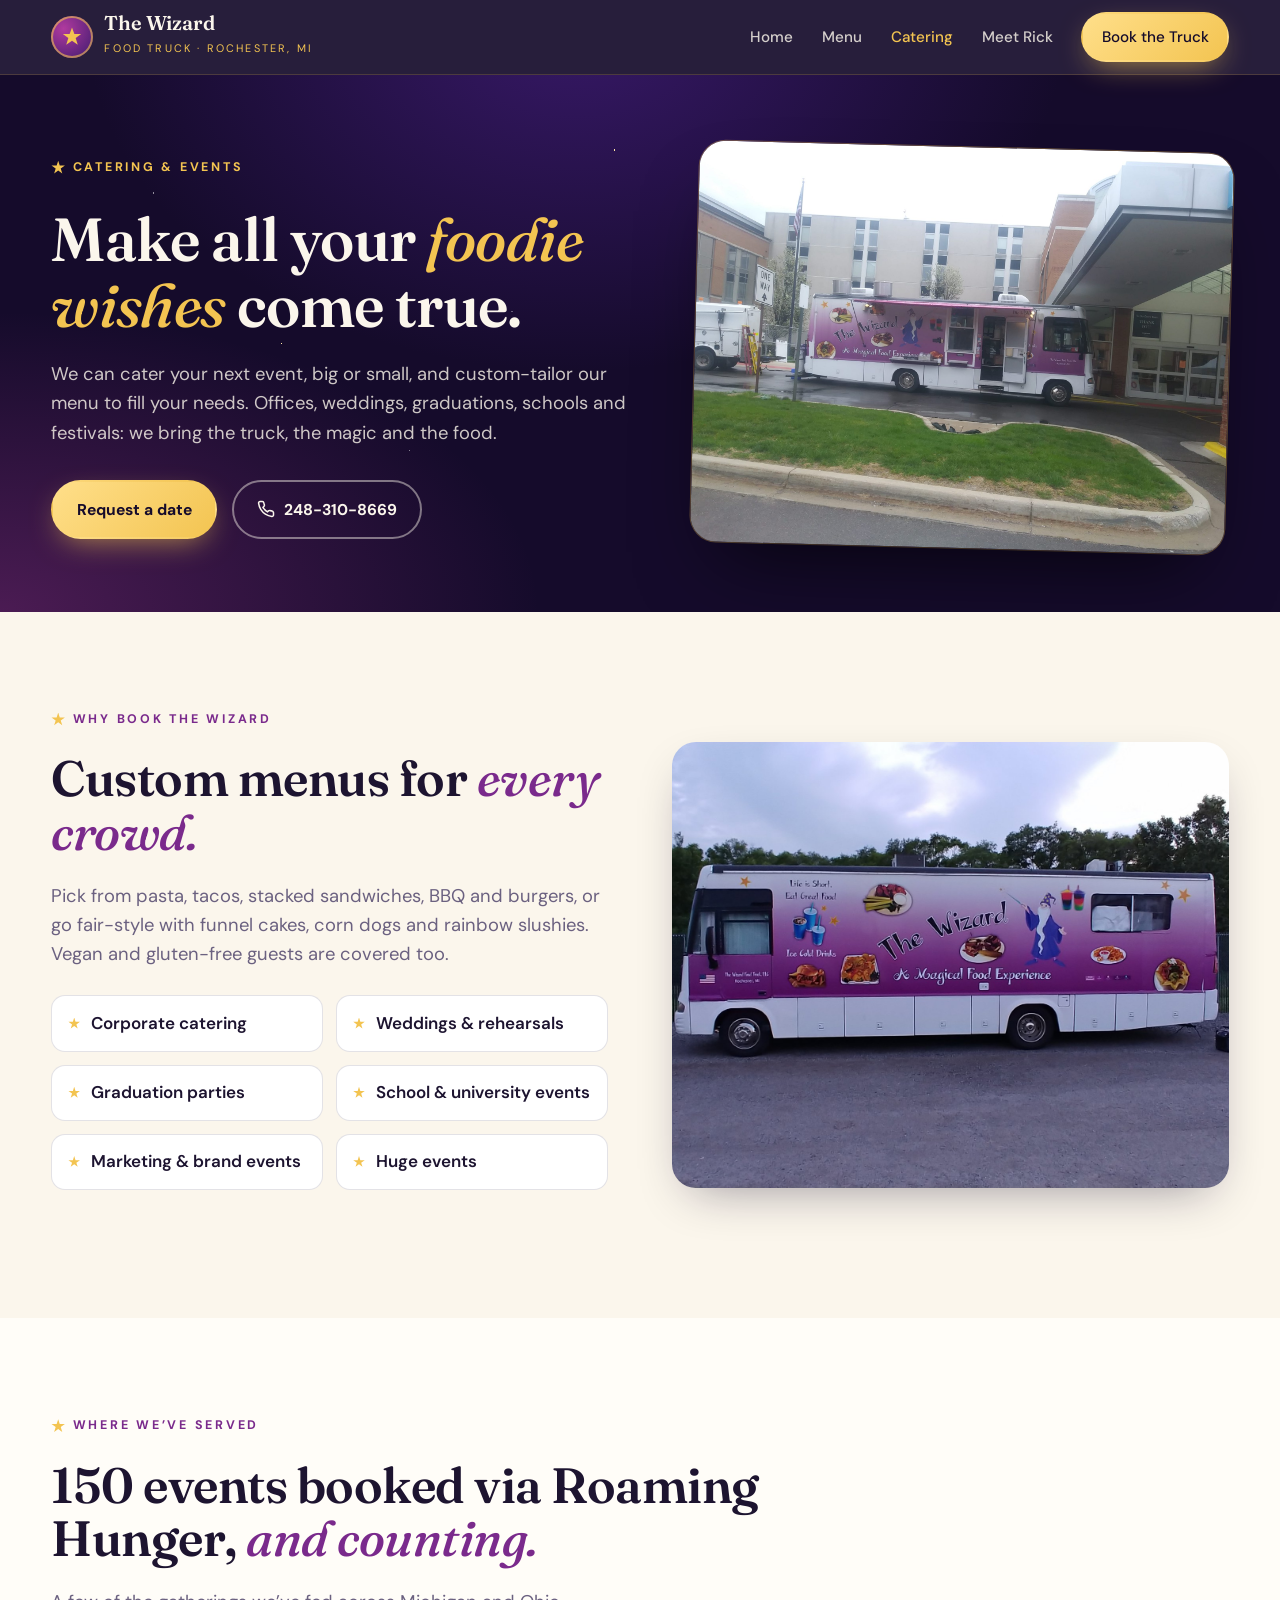
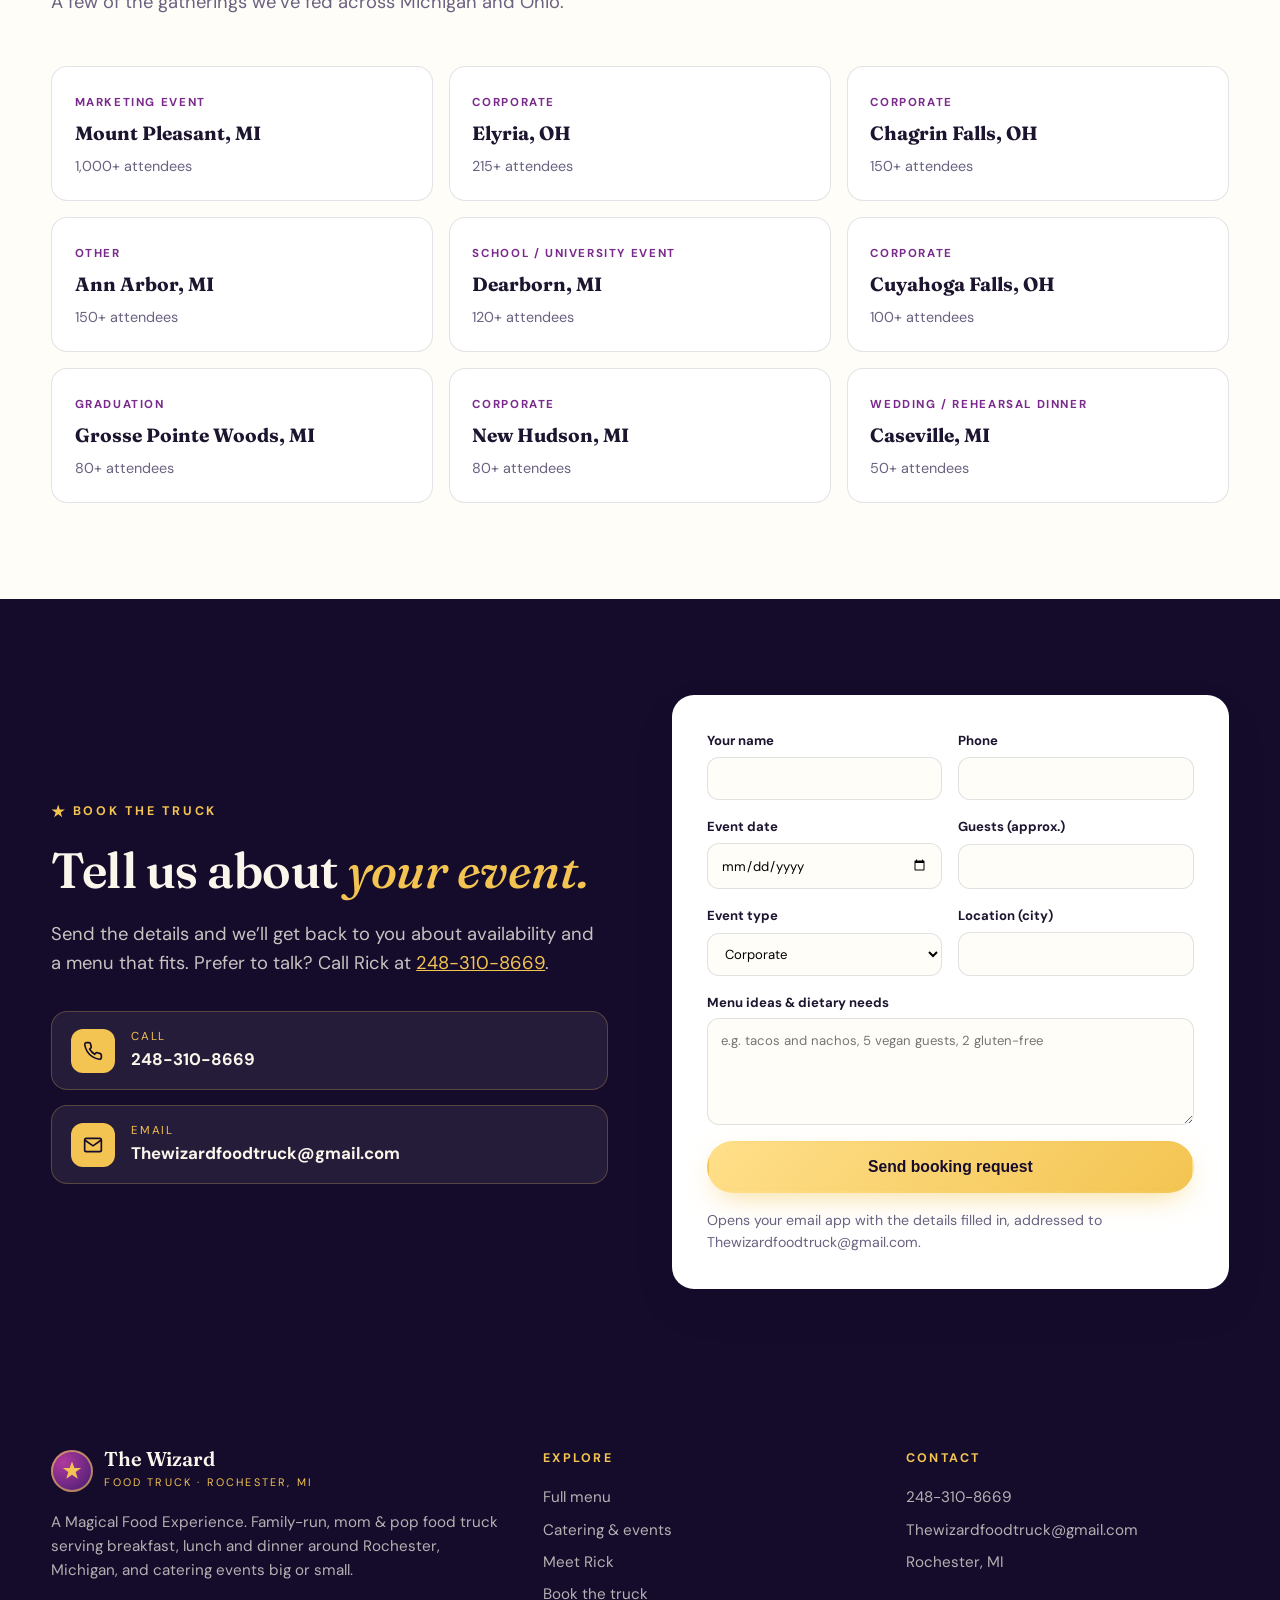
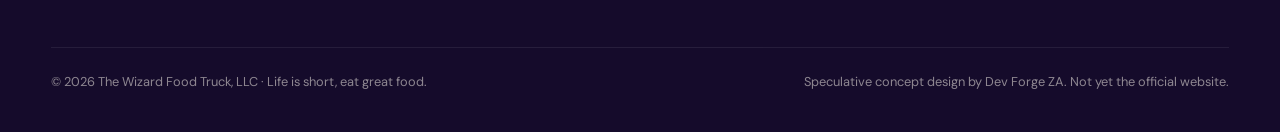
==== catering.html @ ab43cdef "The Wizard Food Truck concept site" ====
<!doctype html>
<html lang="en"><head>
<meta charset="utf-8"><meta name="viewport" content="width=device-width,initial-scale=1">
<title>Catering & Events | Book The Wizard Food Truck</title>
<meta name="description" content="Book The Wizard Food Truck for corporate events, weddings, graduations, school events and huge crowds across Michigan. Custom menus. Call 248-310-8669.">
<meta property="og:title" content="Catering & Events | Book The Wizard Food Truck"><meta property="og:description" content="Book The Wizard Food Truck for corporate events, weddings, graduations, school events and huge crowds across Michigan. Custom menus. Call 248-310-8669.">
<meta property="og:image" content="images/truck-side.jpg"><meta name="theme-color" content="#150b2b">
<link rel="preconnect" href="https://fonts.googleapis.com"><link rel="preconnect" href="https://fonts.gstatic.com" crossorigin>
<link href="https://fonts.googleapis.com/css2?family=DM+Sans:wght@400;500;700;800&family=Fraunces:ital,opsz,wght@0,9..144,500;0,9..144,600;1,9..144,500&display=swap" rel="stylesheet">
<link rel="stylesheet" href="styles.css">
<link rel="icon" href="data:image/svg+xml,%3Csvg xmlns='http://www.w3.org/2000/svg' viewBox='0 0 24 24'%3E%3Cpath fill='%23f3c451' d='M12 1.5l2.6 7.1H22l-6 4.5 2.3 7.4L12 16l-6.3 4.5L8 13.1 2 8.6h7.4z'/%3E%3C/svg%3E">
</head><body>
<header class="nav"><div class="wrap">
  <a class="brand" href="index.html" aria-label="The Wizard Food Truck home"><span class="brand-mark"><svg viewBox="0 0 24 24" aria-hidden="true"><path d="M12 1.5l2.6 7.1H22l-6 4.5 2.3 7.4L12 16l-6.3 4.5L8 13.1 2 8.6h7.4z"/></svg></span><span><b>The Wizard</b><small>Food Truck · Rochester, MI</small></span></a>
  <button class="menu-toggle" aria-label="Open menu" aria-expanded="false" onclick="var u=document.getElementById('nl');u.classList.toggle('open');this.setAttribute('aria-expanded',u.classList.contains('open'))">&#9776;</button>
  <ul id="nl"><li><a href="index.html">Home</a></li><li><a href="menu.html">Menu</a></li><li><a href="catering.html" aria-current="page">Catering</a></li><li><a href="index.html#rick">Meet Rick</a></li><li><a class="btn btn-gold" href="catering.html#book">Book the Truck</a></li></ul>
</div></header>

<main>
<section class="hero page-hero" style="padding:0"><div class="wrap">
  <div><span class="eyebrow">Catering &amp; events</span><h1>Make all your <em>foodie wishes</em> come true.</h1>
  <p class="lead">We can cater your next event, big or small, and custom-tailor our menu to fill your needs. Offices, weddings, graduations, schools and festivals: we bring the truck, the magic and the food.</p>
  <div class="ctas" style="display:flex;gap:.9rem;flex-wrap:wrap;margin-top:1.6rem"><a class="btn btn-gold" href="#book">Request a date</a><a class="btn btn-ghost" href="tel:+12483108669"><svg viewBox="0 0 24 24" fill="none" stroke="currentColor" stroke-width="2" aria-hidden="true"><path d="M22 16.9v3a2 2 0 0 1-2.2 2 19.8 19.8 0 0 1-8.6-3.1 19.5 19.5 0 0 1-6-6A19.8 19.8 0 0 1 2.1 4.2 2 2 0 0 1 4.1 2h3a2 2 0 0 1 2 1.7c.1.9.4 1.8.7 2.7a2 2 0 0 1-.5 2.1L8 9.8a16 16 0 0 0 6 6l1.3-1.3a2 2 0 0 1 2.1-.4c.9.3 1.8.6 2.7.7a2 2 0 0 1 1.7 2z"/></svg> 248-310-8669</a></div></div>
  <div class="hero-photo"><div class="frame"><img src="images/truck-event.jpg" alt="The Wizard Food Truck serving on-site at an event" width="1800" height="1350"></div></div>
</div></section>

<section class="cream"><div class="wrap split">
  <div><span class="eyebrow">Why book The Wizard</span><h2 style="color:var(--ink)">Custom menus for <em style="color:var(--plum)">every crowd.</em></h2>
  <p class="lead">Pick from pasta, tacos, stacked sandwiches, BBQ and burgers, or go fair-style with funnel cakes, corn dogs and rainbow slushies. Vegan and gluten-free guests are covered too.</p>
  <ul class="occasions"><li>Corporate catering</li><li>Weddings &amp; rehearsals</li><li>Graduation parties</li><li>School &amp; university events</li><li>Marketing &amp; brand events</li><li>Huge events</li></ul></div>
  <div class="photo"><img src="images/truck-side.jpg" alt="The Wizard Food Truck purple wrap: A Magical Food Experience, Ice Cold Drinks" loading="lazy"></div>
</div></section>

<section><div class="wrap">
  <div class="section-head"><span class="eyebrow">Where we&rsquo;ve served</span><h2>150 events booked via Roaming Hunger, <em style="color:var(--plum)">and counting.</em></h2>
  <p class="lead">A few of the gatherings we&rsquo;ve fed across Michigan and Ohio.</p></div>
  <div class="ledger"><div class="ev"><small>Marketing Event</small><b>Mount Pleasant, MI</b><span>1,000+ attendees</span></div><div class="ev"><small>Corporate</small><b>Elyria, OH</b><span>215+ attendees</span></div><div class="ev"><small>Corporate</small><b>Chagrin Falls, OH</b><span>150+ attendees</span></div><div class="ev"><small>Other</small><b>Ann Arbor, MI</b><span>150+ attendees</span></div><div class="ev"><small>School / University Event</small><b>Dearborn, MI</b><span>120+ attendees</span></div><div class="ev"><small>Corporate</small><b>Cuyahoga Falls, OH</b><span>100+ attendees</span></div><div class="ev"><small>Graduation</small><b>Grosse Pointe Woods, MI</b><span>80+ attendees</span></div><div class="ev"><small>Corporate</small><b>New Hudson, MI</b><span>80+ attendees</span></div><div class="ev"><small>Wedding / Rehearsal Dinner</small><b>Caseville, MI</b><span>50+ attendees</span></div></div>
</div></section>

<section class="dark" id="book"><div class="wrap split">
  <div><span class="eyebrow">Book the truck</span><h2>Tell us about <em>your event.</em></h2>
  <p class="lead">Send the details and we&rsquo;ll get back to you about availability and a menu that fits. Prefer to talk? Call Rick at <a href="tel:+12483108669" style="color:var(--gold)">248-310-8669</a>.</p>
  <div class="contact-cards" style="margin-top:2rem">
    <a class="cc" href="tel:+12483108669"><span class="ico"><svg viewBox="0 0 24 24" fill="none" stroke="currentColor" stroke-width="2" aria-hidden="true"><path d="M22 16.9v3a2 2 0 0 1-2.2 2 19.8 19.8 0 0 1-8.6-3.1 19.5 19.5 0 0 1-6-6A19.8 19.8 0 0 1 2.1 4.2 2 2 0 0 1 4.1 2h3a2 2 0 0 1 2 1.7c.1.9.4 1.8.7 2.7a2 2 0 0 1-.5 2.1L8 9.8a16 16 0 0 0 6 6l1.3-1.3a2 2 0 0 1 2.1-.4c.9.3 1.8.6 2.7.7a2 2 0 0 1 1.7 2z"/></svg></span><span><small>Call</small><b>248-310-8669</b></span></a>
    <a class="cc" href="mailto:Thewizardfoodtruck@gmail.com?subject=Booking%20The%20Wizard%20Food%20Truck"><span class="ico"><svg viewBox="0 0 24 24" fill="none" stroke="currentColor" stroke-width="2" aria-hidden="true"><rect x="2" y="4" width="20" height="16" rx="2"/><path d="m22 6-10 7L2 6"/></svg></span><span><small>Email</small><b>Thewizardfoodtruck@gmail.com</b></span></a>
  </div></div>
  <form class="form" id="bookform">
    <div class="two"><label>Your name<input name="name" required autocomplete="name"></label><label>Phone<input name="phone" type="tel" autocomplete="tel"></label></div>
    <div class="two"><label>Event date<input name="date" type="date"></label><label>Guests (approx.)<input name="guests" type="number" min="1"></label></div>
    <div class="two"><label>Event type<select name="type"><option>Corporate</option><option>Wedding / rehearsal</option><option>Graduation</option><option>School / university</option><option>Private party</option><option>Other</option></select></label><label>Location (city)<input name="city"></label></div>
    <label>Menu ideas &amp; dietary needs<textarea name="notes" rows="4" placeholder="e.g. tacos and nachos, 5 vegan guests, 2 gluten-free"></textarea></label>
    <button class="btn btn-gold" type="submit" style="justify-content:center">Send booking request</button>
    <small>Opens your email app with the details filled in, addressed to Thewizardfoodtruck@gmail.com.</small>
  </form>
</div></section>
</main>
<script>
document.getElementById('bookform').addEventListener('submit',function(e){e.preventDefault();var f=new FormData(this),b='';
[['name','Name'],['phone','Phone'],['date','Event date'],['guests','Guests'],['type','Event type'],['city','Location'],['notes','Menu ideas / dietary needs']].forEach(function(k){b+=k[1]+': '+(f.get(k[0])||'')+'\n'});
location.href='mailto:Thewizardfoodtruck@gmail.com?subject='+encodeURIComponent('Booking request: The Wizard Food Truck')+'&body='+encodeURIComponent(b);});
</script>
<footer><div class="wrap">
  <div class="grid">
    <div><a class="brand" href="index.html"><span class="brand-mark"><svg viewBox="0 0 24 24" aria-hidden="true"><path d="M12 1.5l2.6 7.1H22l-6 4.5 2.3 7.4L12 16l-6.3 4.5L8 13.1 2 8.6h7.4z"/></svg></span><span><b>The Wizard</b><small>Food Truck · Rochester, MI</small></span></a>
      <p>A Magical Food Experience. Family-run, mom &amp; pop food truck serving breakfast, lunch and dinner around Rochester, Michigan, and catering events big or small.</p></div>
    <div><h4>Explore</h4><ul><li><a href="menu.html">Full menu</a></li><li><a href="catering.html">Catering &amp; events</a></li><li><a href="index.html#rick">Meet Rick</a></li><li><a href="catering.html#book">Book the truck</a></li></ul></div>
    <div><h4>Contact</h4><ul><li><a href="tel:+12483108669">248-310-8669</a></li><li><a href="mailto:Thewizardfoodtruck@gmail.com">Thewizardfoodtruck@gmail.com</a></li><li>Rochester, MI</li></ul></div>
  </div>
  <div class="legal"><span>&copy; 2026 The Wizard Food Truck, LLC &middot; Life is short, eat great food.</span><span>Speculative concept design by Dev Forge ZA. Not yet the official website.</span></div>
</div></footer>
<nav class="callbar" aria-label="Quick contact"><a href="tel:+12483108669"><svg viewBox="0 0 24 24" fill="none" stroke="currentColor" stroke-width="2" aria-hidden="true"><path d="M22 16.9v3a2 2 0 0 1-2.2 2 19.8 19.8 0 0 1-8.6-3.1 19.5 19.5 0 0 1-6-6A19.8 19.8 0 0 1 2.1 4.2 2 2 0 0 1 4.1 2h3a2 2 0 0 1 2 1.7c.1.9.4 1.8.7 2.7a2 2 0 0 1-.5 2.1L8 9.8a16 16 0 0 0 6 6l1.3-1.3a2 2 0 0 1 2.1-.4c.9.3 1.8.6 2.7.7a2 2 0 0 1 1.7 2z"/></svg> Call Rick</a><a href="catering.html#book"><svg fill="currentColor" viewBox="0 0 24 24" aria-hidden="true"><path d="M12 1.5l2.6 7.1H22l-6 4.5 2.3 7.4L12 16l-6.3 4.5L8 13.1 2 8.6h7.4z"/></svg> Book the Truck</a></nav>
</body></html>
---- styles.css ----
:root{
  --night:#150b2b; --night-2:#21113f; --violet:#3b1a6e; --plum:#7a2a8c; --magenta:#b03a9e;
  --gold:#f3c451; --gold-2:#ffdf8a; --cream:#fbf6ec; --paper:#fffdf8; --ink:#1d1430; --muted:#6b6180;
  --line:rgba(29,20,48,.12); --radius:18px;
  --display:"Fraunces",Georgia,serif; --body:"DM Sans",system-ui,-apple-system,Segoe UI,Roboto,sans-serif;
  --shadow:0 18px 50px -20px rgba(21,11,43,.45);
}
*{box-sizing:border-box;margin:0;padding:0}
html{scroll-behavior:smooth}
body{font-family:var(--body);color:var(--ink);background:var(--paper);line-height:1.6;font-size:17px;-webkit-font-smoothing:antialiased}
img{max-width:100%;display:block}
a{color:inherit}
.wrap{width:min(1180px,92vw);margin-inline:auto}
.eyebrow{font-size:.78rem;letter-spacing:.22em;text-transform:uppercase;font-weight:700;color:var(--plum);display:inline-flex;align-items:center;gap:.6em}
.eyebrow::before{content:"";width:14px;height:14px;background:var(--gold);clip-path:polygon(50% 0,61% 35%,98% 35%,68% 57%,79% 91%,50% 70%,21% 91%,32% 57%,2% 35%,39% 35%)}
.dark .eyebrow{color:var(--gold)}
h1,h2,h3{font-family:var(--display);font-weight:600;line-height:1.08;letter-spacing:-.01em}
h2{font-size:clamp(2rem,4.2vw,3.1rem);margin:.35em 0 .45em}
h2 em,h1 em{font-style:italic;color:var(--gold);font-weight:500}
.light h2 em{color:var(--plum)}
p.lead{font-size:1.15rem;color:var(--muted);max-width:60ch}
.dark p.lead{color:rgba(251,246,236,.78)}

/* buttons */
.btn{display:inline-flex;align-items:center;gap:.55em;padding:.95em 1.5em;border-radius:999px;font-weight:700;text-decoration:none;font-size:.98rem;transition:transform .2s,box-shadow .2s,background .2s;border:2px solid transparent;cursor:pointer}
.btn:hover{transform:translateY(-2px)}
.btn-gold{background:linear-gradient(135deg,var(--gold-2),var(--gold));color:var(--night);box-shadow:0 10px 30px -10px rgba(243,196,81,.7)}
.btn-ghost{border-color:rgba(251,246,236,.45);color:var(--cream)}
.btn-ghost:hover{background:rgba(251,246,236,.1)}
.btn-plum{background:var(--plum);color:#fff}
.btn-outline{border-color:var(--plum);color:var(--plum)}
.btn svg{width:18px;height:18px}

/* nav */
.nav{position:sticky;top:0;z-index:50;background:rgba(21,11,43,.92);backdrop-filter:blur(12px);border-bottom:1px solid rgba(243,196,81,.18)}
.nav .wrap{display:flex;align-items:center;justify-content:space-between;height:74px;gap:1rem}
.brand{display:flex;align-items:center;gap:.7rem;text-decoration:none;color:var(--cream)}
.brand-mark{width:42px;height:42px;border-radius:50%;background:radial-gradient(circle at 30% 30%,var(--magenta),var(--violet));display:grid;place-items:center;box-shadow:inset 0 0 0 2px rgba(243,196,81,.6)}
.brand-mark svg{width:22px;height:22px;fill:var(--gold)}
.brand b{font-family:var(--display);font-size:1.25rem;font-weight:600;display:block;line-height:1}
.brand small{font-size:.68rem;letter-spacing:.2em;text-transform:uppercase;color:var(--gold)}
.nav ul{display:flex;list-style:none;gap:1.8rem;align-items:center}
.nav ul a{color:rgba(251,246,236,.82);text-decoration:none;font-weight:500;font-size:.95rem}
.nav ul a:hover,.nav ul a[aria-current]{color:var(--gold)}
.nav .btn{padding:.7em 1.2em}
.menu-toggle{display:none;background:none;border:0;color:var(--cream);font-size:1.6rem;cursor:pointer}

/* hero */
.hero{position:relative;background:var(--night);color:var(--cream);overflow:hidden}
.hero::before{content:"";position:absolute;inset:0;background:
 radial-gradient(1.5px 1.5px at 12% 22%,#fff8 50%,transparent 51%),radial-gradient(1px 1px at 32% 70%,#fff7 50%,transparent 51%),
 radial-gradient(1.5px 1.5px at 48% 14%,#ffe9a8 50%,transparent 51%),radial-gradient(1px 1px at 8% 82%,#fff6 50%,transparent 51%),
 radial-gradient(1.5px 1.5px at 40% 44%,#fff5 50%,transparent 51%),radial-gradient(1px 1px at 22% 50%,#ffe9a8 50%,transparent 51%),
 radial-gradient(900px 500px at 0% 100%,rgba(176,58,158,.35),transparent 60%),radial-gradient(700px 500px at 45% -10%,rgba(59,26,110,.9),transparent 70%)}
.hero .wrap{position:relative;display:grid;grid-template-columns:1.05fr 1fr;gap:3.5rem;align-items:center;padding:5.5rem 0 6rem}
.hero h1{font-size:clamp(2.6rem,5.8vw,4.6rem);margin:.4em 0 .35em}
.hero p.lead{margin-bottom:2rem}
.hero .ctas{display:flex;flex-wrap:wrap;gap:.9rem}
.hero-photo{position:relative}
.hero-photo .frame{border-radius:26px;overflow:hidden;box-shadow:0 40px 80px -30px rgba(0,0,0,.7),0 0 0 1px rgba(243,196,81,.35);transform:rotate(1.5deg)}
.hero-photo img{aspect-ratio:4/3;object-fit:cover;width:100%}
.hero-photo .tag{position:absolute;left:-22px;bottom:-22px;background:var(--cream);color:var(--ink);padding:1rem 1.2rem;border-radius:16px;box-shadow:var(--shadow);transform:rotate(-3deg);max-width:230px}
.hero-photo .tag b{font-family:var(--display);font-size:1.15rem;display:block;font-style:italic;color:var(--plum)}
.hero-photo .tag span{font-size:.82rem;color:var(--muted)}
.hero-photo .spark{position:absolute;right:-14px;top:-18px;width:64px;height:64px;fill:var(--gold);filter:drop-shadow(0 0 14px rgba(243,196,81,.7));animation:twinkle 3.5s ease-in-out infinite}
@keyframes twinkle{50%{transform:scale(.82) rotate(18deg);opacity:.75}}
.page-hero .wrap{grid-template-columns:1.1fr 1fr;padding:4.5rem 0 4rem;text-align:left}
.page-hero h1{font-size:clamp(2.4rem,5vw,3.8rem)}

/* stat strip */
.stats{background:linear-gradient(90deg,var(--violet),var(--plum));color:var(--cream)}
.stats .wrap{display:grid;grid-template-columns:repeat(4,1fr)}
.stat{padding:1.7rem 1rem;text-align:center;border-right:1px solid rgba(255,255,255,.14)}
.stat:last-child{border-right:0}
.stat b{font-family:var(--display);font-size:2.1rem;color:var(--gold);display:block;line-height:1.1}
.stat span{font-size:.86rem;letter-spacing:.04em;opacity:.88}

section{padding:6rem 0}
.section-head{max-width:720px;margin-bottom:3rem}
.center{text-align:center;margin-inline:auto}
.center p.lead{margin-inline:auto}
.dark{background:var(--night);color:var(--cream)}
.cream{background:var(--cream)}

/* signature dishes */
.dishes{display:grid;grid-template-columns:repeat(3,1fr);gap:1.6rem}
.dish{background:#fff;border-radius:var(--radius);overflow:hidden;box-shadow:0 1px 0 var(--line),0 20px 40px -28px rgba(21,11,43,.35);display:flex;flex-direction:column;transition:transform .25s}
.dish:hover{transform:translateY(-4px)}
.dish img{aspect-ratio:4/3;object-fit:cover;width:100%}
.dish .body{padding:1.3rem 1.4rem 1.5rem;display:flex;flex-direction:column;gap:.35rem;flex:1}
.dish .row{display:flex;justify-content:space-between;align-items:baseline;gap:1rem}
.dish h3{font-size:1.35rem}
.price{font-family:var(--display);font-weight:600;color:var(--plum);font-size:1.25rem;white-space:nowrap}
.dish p{color:var(--muted);font-size:.95rem}
.dish.feature{grid-column:span 2;flex-direction:row}
.dish.feature img{width:52%;aspect-ratio:auto;height:100%}
.dish.feature .body{justify-content:center;padding:2.2rem}
.dish.feature h3{font-size:2rem}
.badge{align-self:flex-start;font-size:.7rem;letter-spacing:.16em;text-transform:uppercase;font-weight:700;background:var(--night);color:var(--gold);padding:.35em .8em;border-radius:999px}
.more-link{margin-top:2.6rem;display:flex;justify-content:center;gap:1rem;flex-wrap:wrap}

/* dietary / all-day */
.spells{display:grid;grid-template-columns:repeat(4,1fr);gap:1.2rem}
.spell{border:1px solid rgba(243,196,81,.22);border-radius:var(--radius);padding:1.8rem 1.5rem;background:linear-gradient(180deg,rgba(255,255,255,.04),transparent)}
.spell .ico{width:48px;height:48px;border-radius:14px;display:grid;place-items:center;background:rgba(243,196,81,.12);margin-bottom:1rem}
.spell .ico svg{width:24px;height:24px;stroke:var(--gold);fill:none;stroke-width:1.8}
.spell h3{font-size:1.3rem;margin-bottom:.4rem}
.spell p{color:rgba(251,246,236,.72);font-size:.95rem}

/* catering */
.split{display:grid;grid-template-columns:1fr 1fr;gap:4rem;align-items:center}
.split .photo{border-radius:24px;overflow:hidden;box-shadow:var(--shadow)}
.split .photo img{aspect-ratio:4/3.2;object-fit:cover;width:100%}
.occasions{display:grid;grid-template-columns:1fr 1fr;gap:.8rem;margin:1.6rem 0 2rem;list-style:none}
.occasions li{display:flex;gap:.7rem;align-items:center;font-weight:600;background:#fff;border:1px solid var(--line);border-radius:14px;padding:.85rem 1rem}
.occasions li::before{content:"";flex:none;width:12px;height:12px;background:var(--gold);clip-path:polygon(50% 0,61% 35%,98% 35%,68% 57%,79% 91%,50% 70%,21% 91%,32% 57%,2% 35%,39% 35%)}

/* events ledger */
.ledger{display:grid;grid-template-columns:repeat(3,1fr);gap:1rem}
.ev{background:#fff;border:1px solid var(--line);border-radius:16px;padding:1.3rem 1.4rem}
.ev small{font-size:.72rem;letter-spacing:.14em;text-transform:uppercase;color:var(--plum);font-weight:700}
.ev b{display:block;font-family:var(--display);font-size:1.2rem;margin:.2rem 0}
.ev span{color:var(--muted);font-size:.9rem}

/* meet rick */
.rick{display:grid;grid-template-columns:.9fr 1.1fr;gap:4rem;align-items:center}
.quote{font-family:var(--display);font-size:clamp(1.6rem,3vw,2.3rem);font-style:italic;line-height:1.25;color:var(--cream)}
.quote::before{content:"\201C";color:var(--gold);font-size:1.4em;line-height:0;vertical-align:-.35em;margin-right:.08em}
.quote-by{margin-top:1rem;color:var(--gold);font-weight:700;letter-spacing:.08em;text-transform:uppercase;font-size:.85rem}
.qa{display:grid;gap:1rem}
.qa div{border-left:3px solid var(--gold);padding:.3rem 0 .3rem 1.2rem}
.qa dt{font-size:.8rem;text-transform:uppercase;letter-spacing:.14em;color:rgba(251,246,236,.6);font-weight:700}
.qa dd{font-size:1.08rem;color:var(--cream);margin-top:.2rem}

/* cta band */
.cta-band{background:radial-gradient(800px 400px at 85% 0%,rgba(176,58,158,.55),transparent 60%),linear-gradient(135deg,var(--violet),var(--night));color:var(--cream);border-radius:28px;padding:3.6rem;display:grid;grid-template-columns:1.3fr 1fr;gap:2rem;align-items:center;position:relative;overflow:hidden}
.cta-band h2{margin-top:0}
.contact-cards{display:grid;gap:.9rem}
.cc{display:flex;gap:1rem;align-items:center;text-decoration:none;background:rgba(255,255,255,.07);border:1px solid rgba(243,196,81,.25);border-radius:16px;padding:1rem 1.2rem;transition:background .2s}
.cc:hover{background:rgba(255,255,255,.13)}
.cc .ico{width:44px;height:44px;border-radius:12px;background:var(--gold);display:grid;place-items:center;flex:none}
.cc .ico svg{width:20px;height:20px;fill:none;stroke:var(--night);stroke-width:2}
.cc small{display:block;font-size:.72rem;letter-spacing:.14em;text-transform:uppercase;color:var(--gold)}
.cc b{font-size:1.05rem;word-break:break-all}

/* full menu page */
.menu-nav{position:sticky;top:74px;z-index:20;background:var(--paper);border-bottom:1px solid var(--line)}
.menu-nav .wrap{display:flex;gap:.5rem;overflow-x:auto;padding:.8rem 0}
.menu-nav a{flex:none;text-decoration:none;font-weight:600;font-size:.9rem;padding:.5em 1em;border-radius:999px;border:1px solid var(--line)}
.menu-nav a:hover{background:var(--night);color:var(--gold)}
.menu-block{padding:4rem 0;border-bottom:1px solid var(--line);scroll-margin-top:140px}
.menu-block header{display:flex;justify-content:space-between;align-items:end;gap:2rem;margin-bottom:2rem;flex-wrap:wrap}
.menu-block h2{margin:0}
.menu-block header p{color:var(--muted);max-width:44ch}
.items{display:grid;grid-template-columns:1fr 1fr;gap:.2rem 3.5rem}
.item{padding:1rem 0;border-bottom:1px dashed var(--line)}
.item .row{display:flex;align-items:baseline;gap:.6rem}
.item h3{font-family:var(--body);font-size:1.05rem;font-weight:700}
.item .dots{flex:1;border-bottom:2px dotted rgba(122,42,140,.3);transform:translateY(-4px)}
.item .price{font-size:1.1rem}
.item p{color:var(--muted);font-size:.92rem;margin-top:.15rem}
.item .opt{font-size:.82rem;color:var(--plum);font-weight:600;margin-top:.25rem}
.tagv{font-size:.66rem;font-weight:800;letter-spacing:.1em;text-transform:uppercase;background:#e7f5e9;color:#1f6b33;padding:.2em .55em;border-radius:6px;margin-left:.3rem;vertical-align:2px}
.note{background:var(--cream);border-radius:14px;padding:1rem 1.2rem;color:var(--muted);font-size:.92rem;margin-top:1.5rem}

/* form */
.form{background:#fff;border-radius:22px;padding:2.2rem;box-shadow:var(--shadow);display:grid;gap:1rem}
.form .two{display:grid;grid-template-columns:1fr 1fr;gap:1rem}
.form label{font-size:.82rem;font-weight:700;display:grid;gap:.35rem;color:var(--ink)}
.form input,.form select,.form textarea{font:inherit;font-weight:400;padding:.8em 1em;border:1.5px solid var(--line);border-radius:12px;background:var(--paper)}
.form input:focus,.form select:focus,.form textarea:focus{outline:none;border-color:var(--plum)}
.form small{color:var(--muted);font-weight:400}

/* footer */
footer{background:var(--night);color:rgba(251,246,236,.7);padding:4rem 0 2.5rem;font-size:.95rem}
footer .grid{display:grid;grid-template-columns:1.4fr 1fr 1fr;gap:2.5rem;margin-bottom:2.5rem}
footer h4{color:var(--gold);font-size:.78rem;letter-spacing:.18em;text-transform:uppercase;margin-bottom:1rem}
footer ul{list-style:none;display:grid;gap:.5rem}
footer a{text-decoration:none}footer a:hover{color:var(--gold)}
footer .brand{margin-bottom:1rem}
.legal{border-top:1px solid rgba(255,255,255,.1);padding-top:1.5rem;font-size:.8rem;display:flex;justify-content:space-between;gap:1rem;flex-wrap:wrap;opacity:.75}

/* mobile call bar */
.callbar{display:none}

@media (max-width:980px){
  .hero .wrap,.split,.rick,.cta-band{grid-template-columns:1fr}
  .hero .wrap{padding:3.5rem 0 4.5rem;gap:3rem}
  .dishes{grid-template-columns:1fr 1fr}
  .dish.feature{grid-column:span 2}
  .spells{grid-template-columns:1fr 1fr}
  .ledger{grid-template-columns:1fr 1fr}
  footer .grid{grid-template-columns:1fr 1fr}
}
@media (max-width:760px){
  body{font-size:16px;padding-bottom:70px}
  section{padding:4.2rem 0}
  .nav ul{display:none;position:absolute;top:74px;left:0;right:0;background:var(--night);flex-direction:column;padding:1.2rem 0 1.6rem;gap:1.1rem;border-bottom:1px solid rgba(243,196,81,.2)}
  .nav ul.open{display:flex}
  .menu-toggle{display:block}
  .stats .wrap{grid-template-columns:1fr 1fr}
  .stat:nth-child(2){border-right:0}
  .stat:nth-child(-n+2){border-bottom:1px solid rgba(255,255,255,.14)}
  .dishes,.spells,.ledger,.items,.occasions,.form .two{grid-template-columns:1fr}
  .dish.feature{grid-column:auto;flex-direction:column}
  .dish.feature img{width:100%;aspect-ratio:4/3}
  .dish.feature .body{padding:1.4rem}
  .dish.feature h3{font-size:1.6rem}
  .hero-photo .tag{left:10px;bottom:-26px}
  .cta-band{padding:2.2rem 1.5rem}
  footer .grid{grid-template-columns:1fr}
  .callbar{display:grid;grid-template-columns:1fr 1fr;position:fixed;left:0;right:0;bottom:0;z-index:60;background:var(--night);border-top:1px solid rgba(243,196,81,.3)}
  .callbar a{display:flex;align-items:center;justify-content:center;gap:.5rem;padding:1.05rem .5rem;font-weight:700;text-decoration:none;color:var(--cream)}
  .callbar a:first-child{background:linear-gradient(135deg,var(--gold-2),var(--gold));color:var(--night)}
  .callbar svg{width:18px;height:18px}
  .menu-nav{top:74px}
}
@media (prefers-reduced-motion:reduce){*{animation:none!important;transition:none!important;scroll-behavior:auto!important}}
img{height:auto}
.hero-photo img{height:auto}
.nav ul a.btn,.nav ul a.btn:hover{color:var(--night)}
.hero .eyebrow{color:var(--gold)}
.hero p.lead{color:rgba(251,246,236,.8)}
.cta-band .eyebrow{color:var(--gold)}
.cta-band p.lead{color:rgba(251,246,236,.8)}
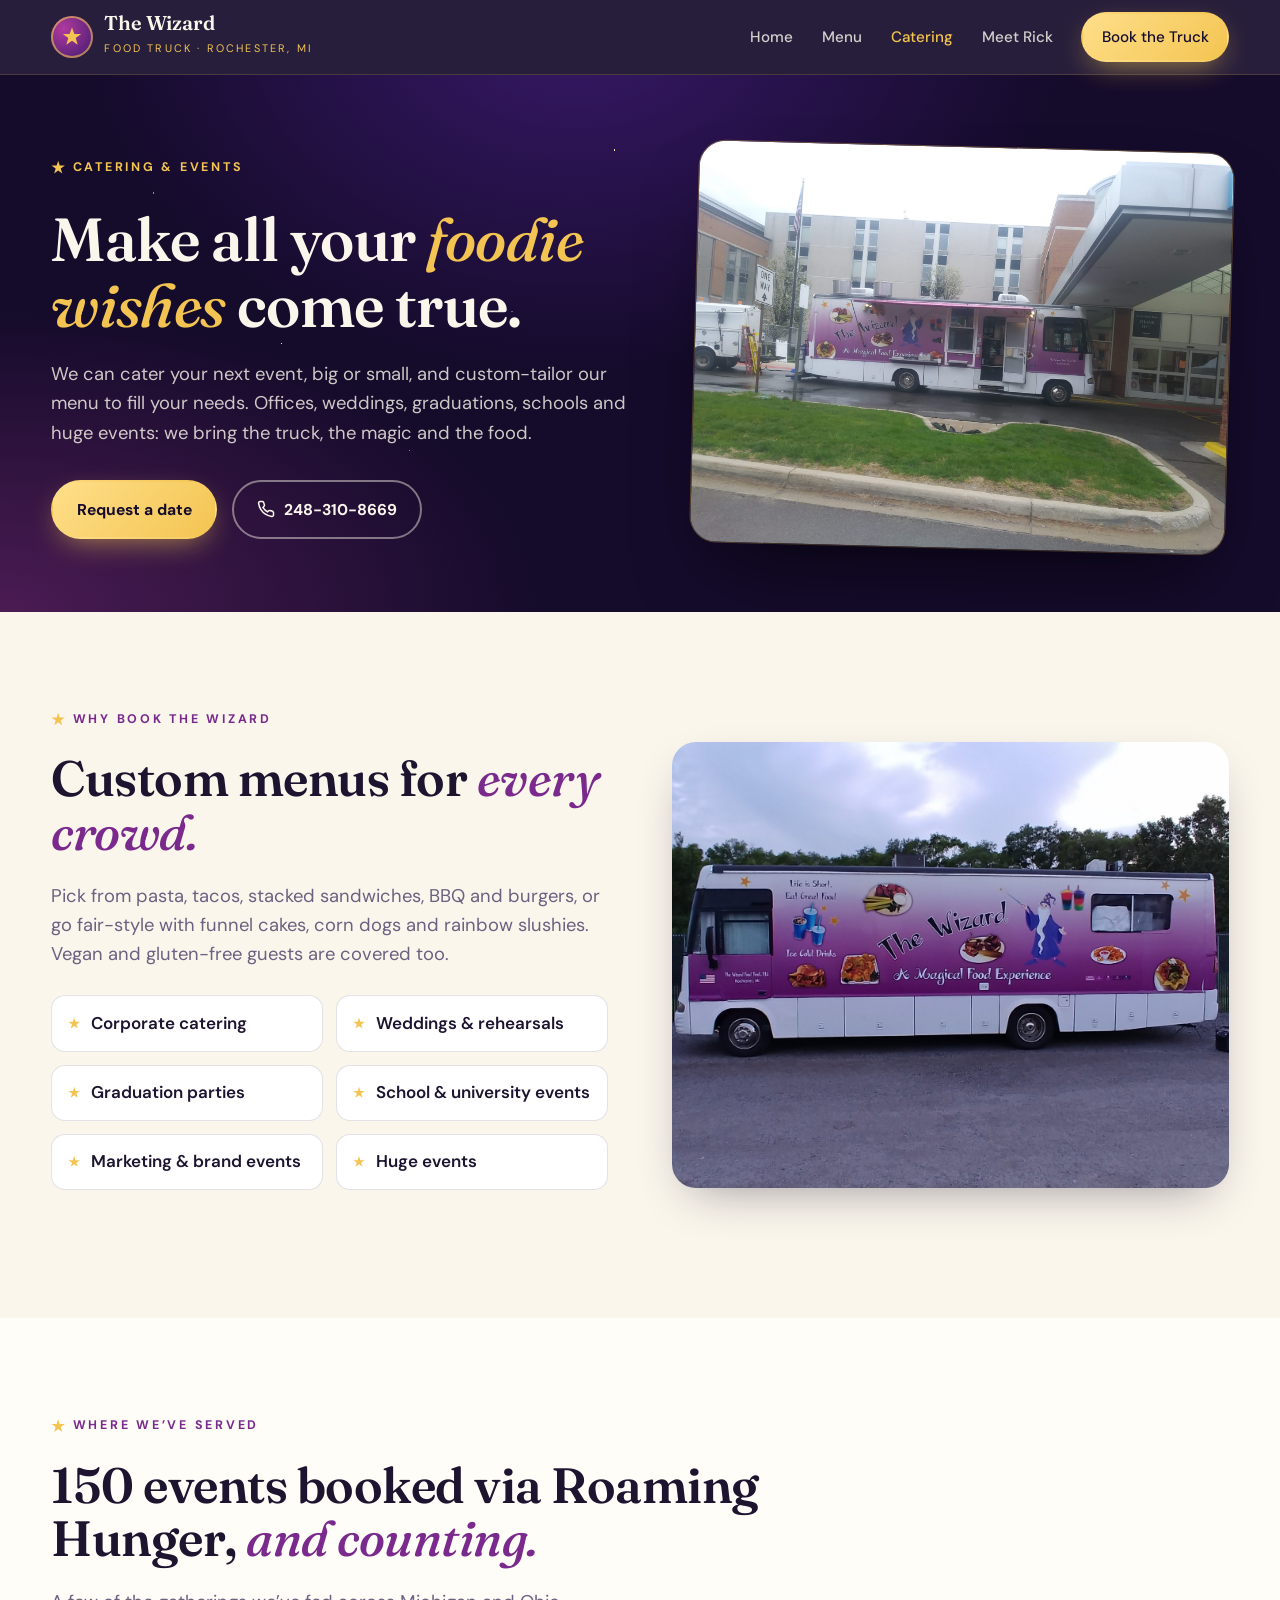
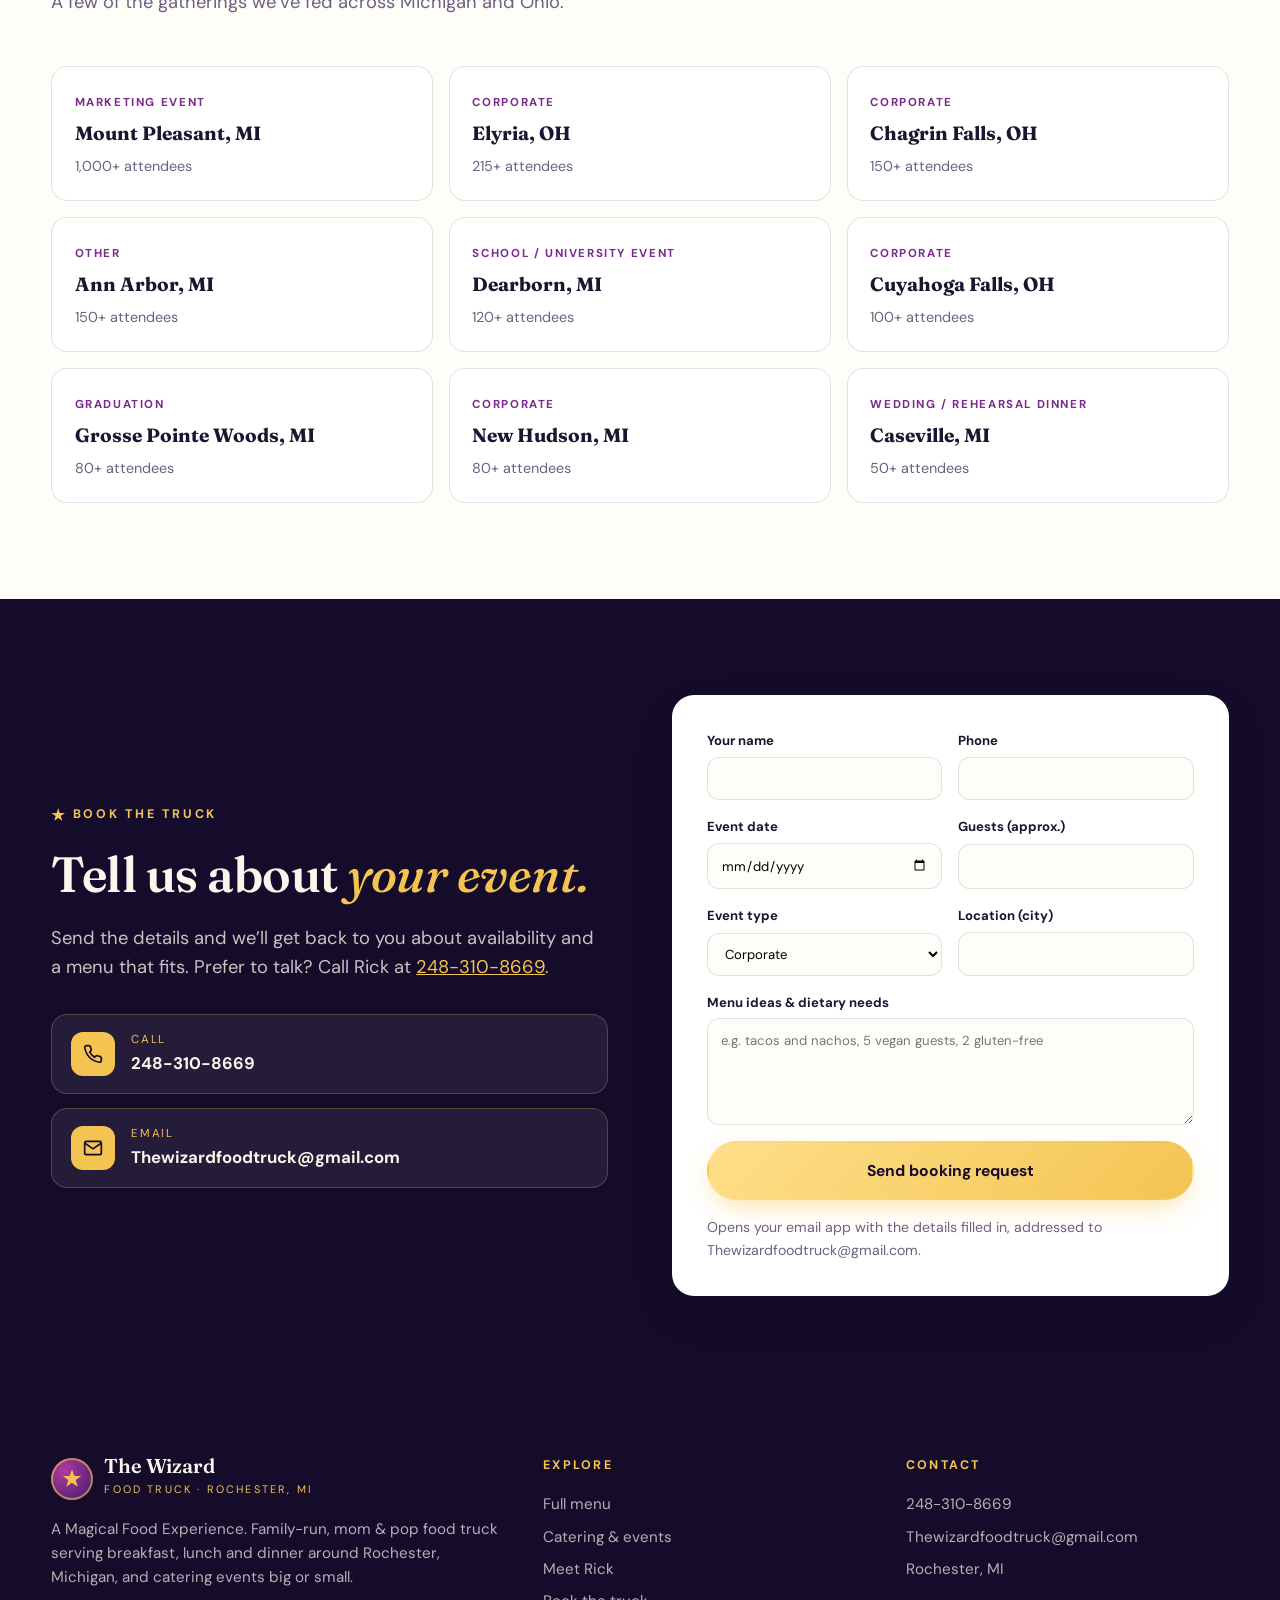
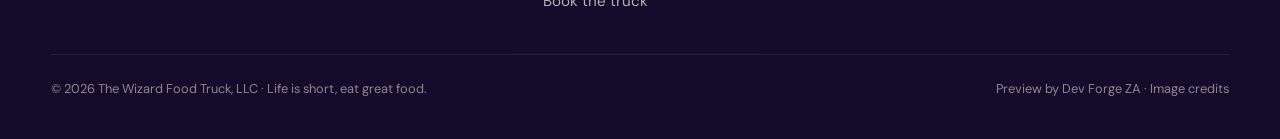
==== commit ed73f808: "QA fixes: root SOURCES.txt, verbatim quotes, sandwich photo, mobile hero, copy trims" ====
--- a/catering.html
+++ b/catering.html
@@ -19,7 +19,7 @@
 <main>
 <section class="hero page-hero" style="padding:0"><div class="wrap">
   <div><span class="eyebrow">Catering &amp; events</span><h1>Make all your <em>foodie wishes</em> come true.</h1>
-  <p class="lead">We can cater your next event, big or small, and custom-tailor our menu to fill your needs. Offices, weddings, graduations, schools and festivals: we bring the truck, the magic and the food.</p>
+  <p class="lead">We can cater your next event, big or small, and custom-tailor our menu to fill your needs. Offices, weddings, graduations, schools and huge events: we bring the truck, the magic and the food.</p>
   <div class="ctas" style="display:flex;gap:.9rem;flex-wrap:wrap;margin-top:1.6rem"><a class="btn btn-gold" href="#book">Request a date</a><a class="btn btn-ghost" href="tel:+12483108669"><svg viewBox="0 0 24 24" fill="none" stroke="currentColor" stroke-width="2" aria-hidden="true"><path d="M22 16.9v3a2 2 0 0 1-2.2 2 19.8 19.8 0 0 1-8.6-3.1 19.5 19.5 0 0 1-6-6A19.8 19.8 0 0 1 2.1 4.2 2 2 0 0 1 4.1 2h3a2 2 0 0 1 2 1.7c.1.9.4 1.8.7 2.7a2 2 0 0 1-.5 2.1L8 9.8a16 16 0 0 0 6 6l1.3-1.3a2 2 0 0 1 2.1-.4c.9.3 1.8.6 2.7.7a2 2 0 0 1 1.7 2z"/></svg> 248-310-8669</a></div></div>
   <div class="hero-photo"><div class="frame"><img src="images/truck-event.jpg" alt="The Wizard Food Truck serving on-site at an event" width="1800" height="1350"></div></div>
 </div></section>
@@ -66,7 +66,7 @@
     <div><h4>Explore</h4><ul><li><a href="menu.html">Full menu</a></li><li><a href="catering.html">Catering &amp; events</a></li><li><a href="index.html#rick">Meet Rick</a></li><li><a href="catering.html#book">Book the truck</a></li></ul></div>
     <div><h4>Contact</h4><ul><li><a href="tel:+12483108669">248-310-8669</a></li><li><a href="mailto:Thewizardfoodtruck@gmail.com">Thewizardfoodtruck@gmail.com</a></li><li>Rochester, MI</li></ul></div>
   </div>
-  <div class="legal"><span>&copy; 2026 The Wizard Food Truck, LLC &middot; Life is short, eat great food.</span><span>Speculative concept design by Dev Forge ZA. Not yet the official website.</span></div>
+  <div class="legal"><span>&copy; 2026 The Wizard Food Truck, LLC &middot; Life is short, eat great food.</span><span>Preview by Dev Forge ZA &middot; <a href="SOURCES.txt">Image credits</a></span></div>
 </div></footer>
 <nav class="callbar" aria-label="Quick contact"><a href="tel:+12483108669"><svg viewBox="0 0 24 24" fill="none" stroke="currentColor" stroke-width="2" aria-hidden="true"><path d="M22 16.9v3a2 2 0 0 1-2.2 2 19.8 19.8 0 0 1-8.6-3.1 19.5 19.5 0 0 1-6-6A19.8 19.8 0 0 1 2.1 4.2 2 2 0 0 1 4.1 2h3a2 2 0 0 1 2 1.7c.1.9.4 1.8.7 2.7a2 2 0 0 1-.5 2.1L8 9.8a16 16 0 0 0 6 6l1.3-1.3a2 2 0 0 1 2.1-.4c.9.3 1.8.6 2.7.7a2 2 0 0 1 1.7 2z"/></svg> Call Rick</a><a href="catering.html#book"><svg fill="currentColor" viewBox="0 0 24 24" aria-hidden="true"><path d="M12 1.5l2.6 7.1H22l-6 4.5 2.3 7.4L12 16l-6.3 4.5L8 13.1 2 8.6h7.4z"/></svg> Book the Truck</a></nav>
 </body></html>
--- a/styles.css
+++ b/styles.css
@@ -223,3 +223,15 @@
 .hero p.lead{color:rgba(251,246,236,.8)}
 .cta-band .eyebrow{color:var(--gold)}
 .cta-band p.lead{color:rgba(251,246,236,.8)}
+button{font:inherit}
+.price.ask{font-family:var(--body);font-size:.8rem;font-weight:700;letter-spacing:.08em;text-transform:uppercase;color:var(--muted)}
+@media (max-width:760px){
+  .hero .wrap{padding:1.4rem 0 3.2rem;gap:1.8rem}
+  .hero-photo{order:-1}
+  .hero-photo .frame{transform:none;border-radius:20px}
+  .hero-photo .spark{width:44px;height:44px;right:-6px;top:-12px}
+  .hero-photo .tag{bottom:-18px;padding:.7rem .9rem;max-width:200px}
+  .hero-photo .tag b{font-size:1rem}
+  .hero h1{margin-top:.5em}
+}
+@media (max-width:760px){.hero-photo .tag{left:auto;right:10px;bottom:-22px;transform:rotate(-2deg)}}
